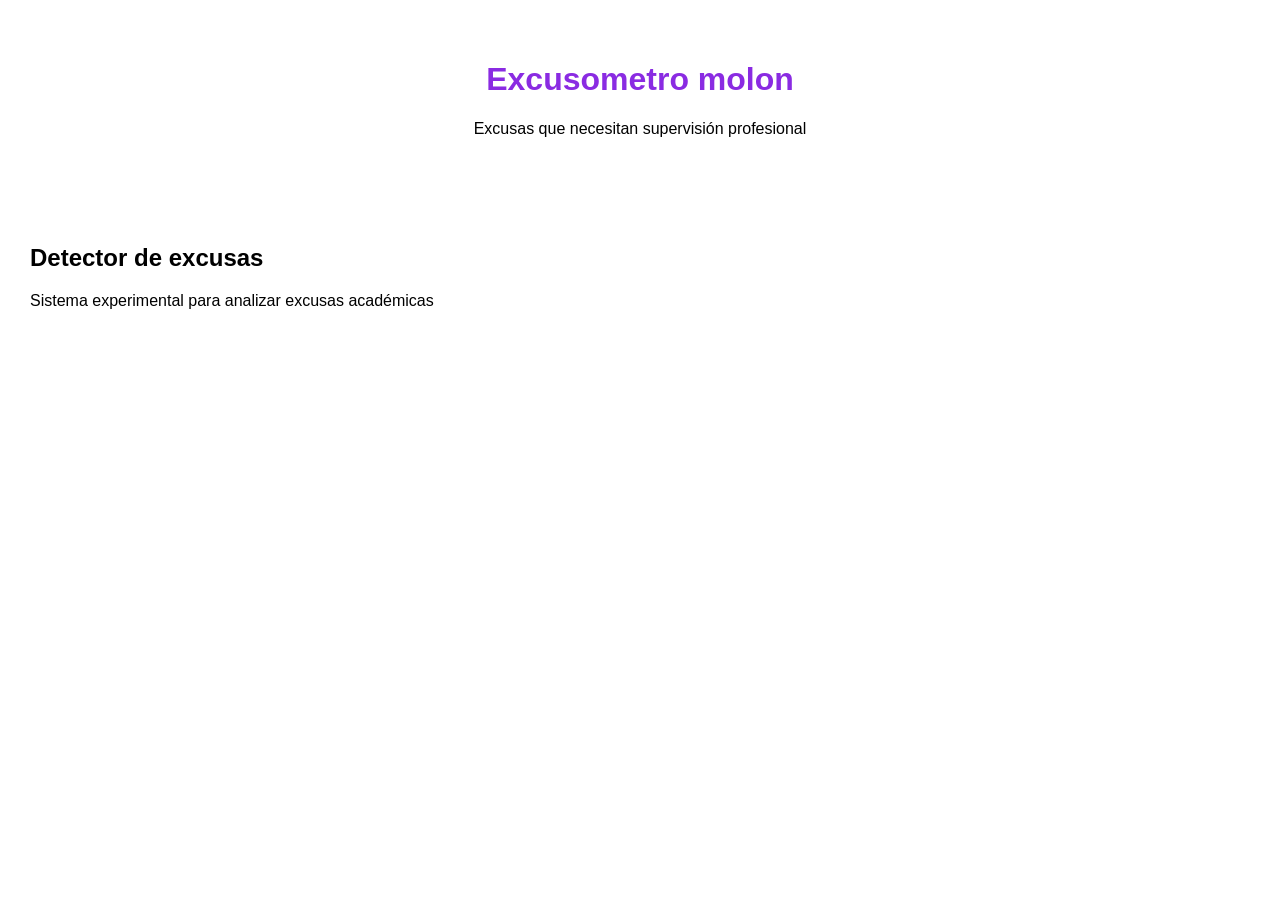
==== index.html @ 2e16da99 "inicio proyecto" ====
<!DOCTYPE html>
<html lang="en">

<head>
    <meta charset="UTF-8">
    <meta name="viewport" content="width=device-width, initial-scale=1.0">
    <link rel="stylesheet" href="estilos.css">
    <title>Excusometro</title>
</head>

<body>
    <header>
        <h1>Excusometro molon</h1>
        <p>Excusas que necesitan supervisión profesional</p>
    </header>

    <main>
        <h2>Detector de excusas</h2>
        <p>Sistema experimental para analizar excusas académicas</p>
    </main>
</body>

</html>
---- estilos.css ----
body {
    margin: 0;
    background-color: iceblue;
    font-family: Verdana, Geneva, Tahoma, sans-serif;
}

h1 {
    color: blueviolet;
}

header {
    padding: 40px;
    text-align: center;
}

main {
    padding: 30px;
}
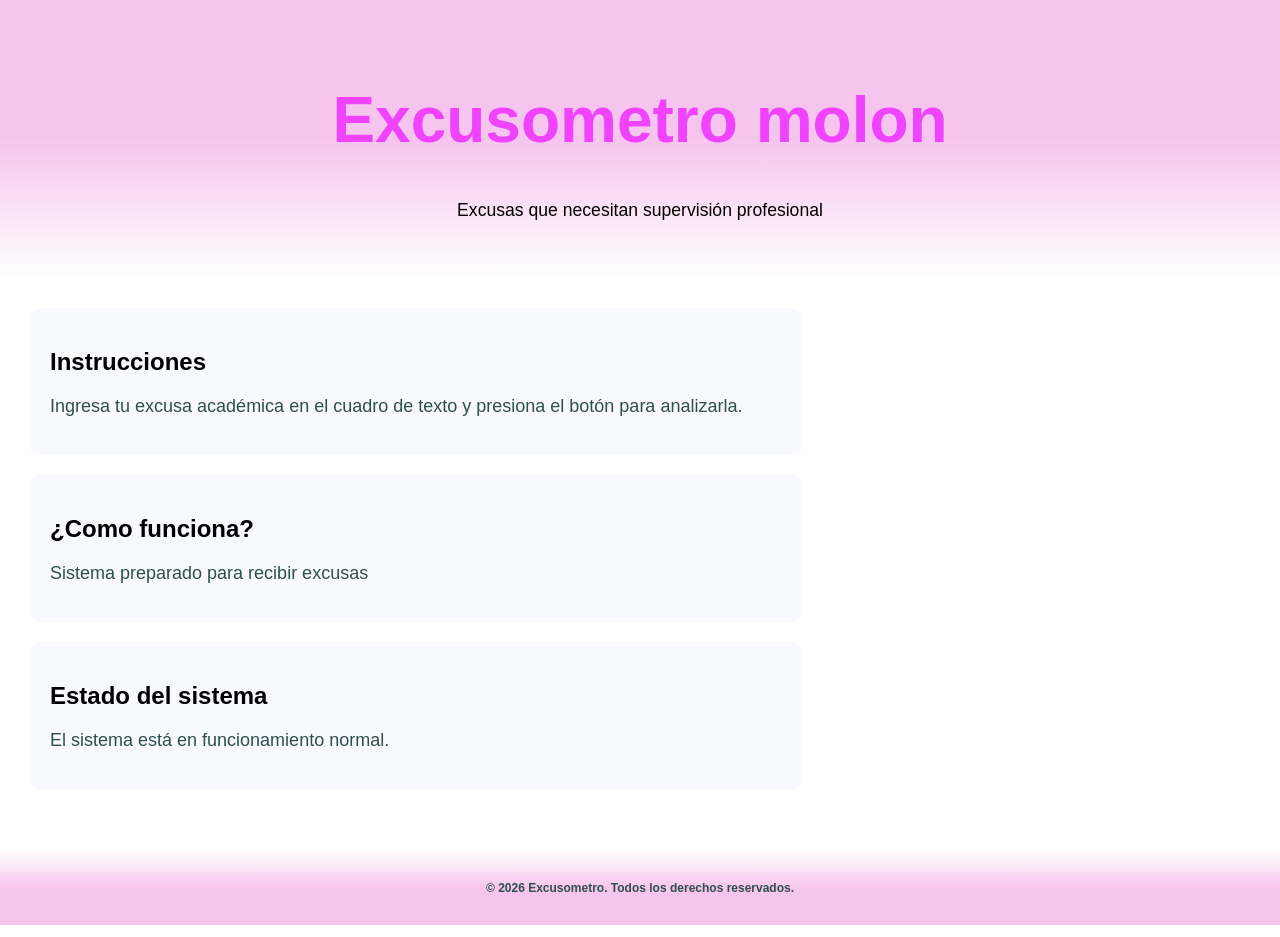
==== commit 43731a81: "segon dia" ====
--- a/index.html
+++ b/index.html
@@ -4,6 +4,9 @@
 <head>
     <meta charset="UTF-8">
     <meta name="viewport" content="width=device-width, initial-scale=1.0">
+    <meta name="description" content="Excusometro, detector de excusas académicas">
+    <meta name="keywords" content="excusometro, excusas, detector, académico">
+    <link rel="shortcut icon" href="img/robot-solid-full.svg" type="image/x-icon">
     <link rel="stylesheet" href="estilos.css">
     <title>Excusometro</title>
 </head>
@@ -15,9 +18,23 @@
     </header>
 
     <main>
-        <h2>Detector de excusas</h2>
-        <p>Sistema experimental para analizar excusas académicas</p>
+        <section>
+            <h2>Instrucciones</h2>
+            <p>Ingresa tu excusa académica en el cuadro de texto y presiona el botón para analizarla.</p>
+        </section>
+        <section>
+            <h2>¿Como funciona?</h2>
+            <p>Sistema preparado para recibir excusas</p>
+        </section>
+        <section>
+            <h2>Estado del sistema</h2>
+            <p>El sistema está en funcionamiento normal.</p>
+        </section>
     </main>
+
+    <footer>
+        <p>&copy; 2026 Excusometro. Todos los derechos reservados.</p>
+    </footer>
 </body>
 
 </html>
--- a/estilos.css
+++ b/estilos.css
@@ -5,14 +5,46 @@
 }
 
 h1 {
-    color: blueviolet;
+    color: rgb(239, 67, 255);
+    font-size: 4em;
+}
+
+p {
+    line-height: 1,5;
+    color: darkslategray;
+    font-size: 18px;
+}
+
+header p {
+    font-size: 1.1rem;
+    color: black;
 }
 
 header {
+    background: linear-gradient(to bottom, rgb(246, 197, 238) 50%,white);
     padding: 40px;
     text-align: center;
+    background-color: rgb(246, 197, 238);
+    color: white;
 }
 
 main {
     padding: 30px;
+    margin: auto;
+}
+
+section {
+    background-color: ghostwhite;
+    padding: 20px;
+    margin-bottom: 20px;
+    border-radius: 10px;
+    width: 60%;
+}
+
+footer p{
+    background: linear-gradient(to bottom, white, rgb(246, 197, 238)50%);
+    padding: 30px;
+    text-align: center;
+    font-size: 12px;
+    font-weight: bold;
 }
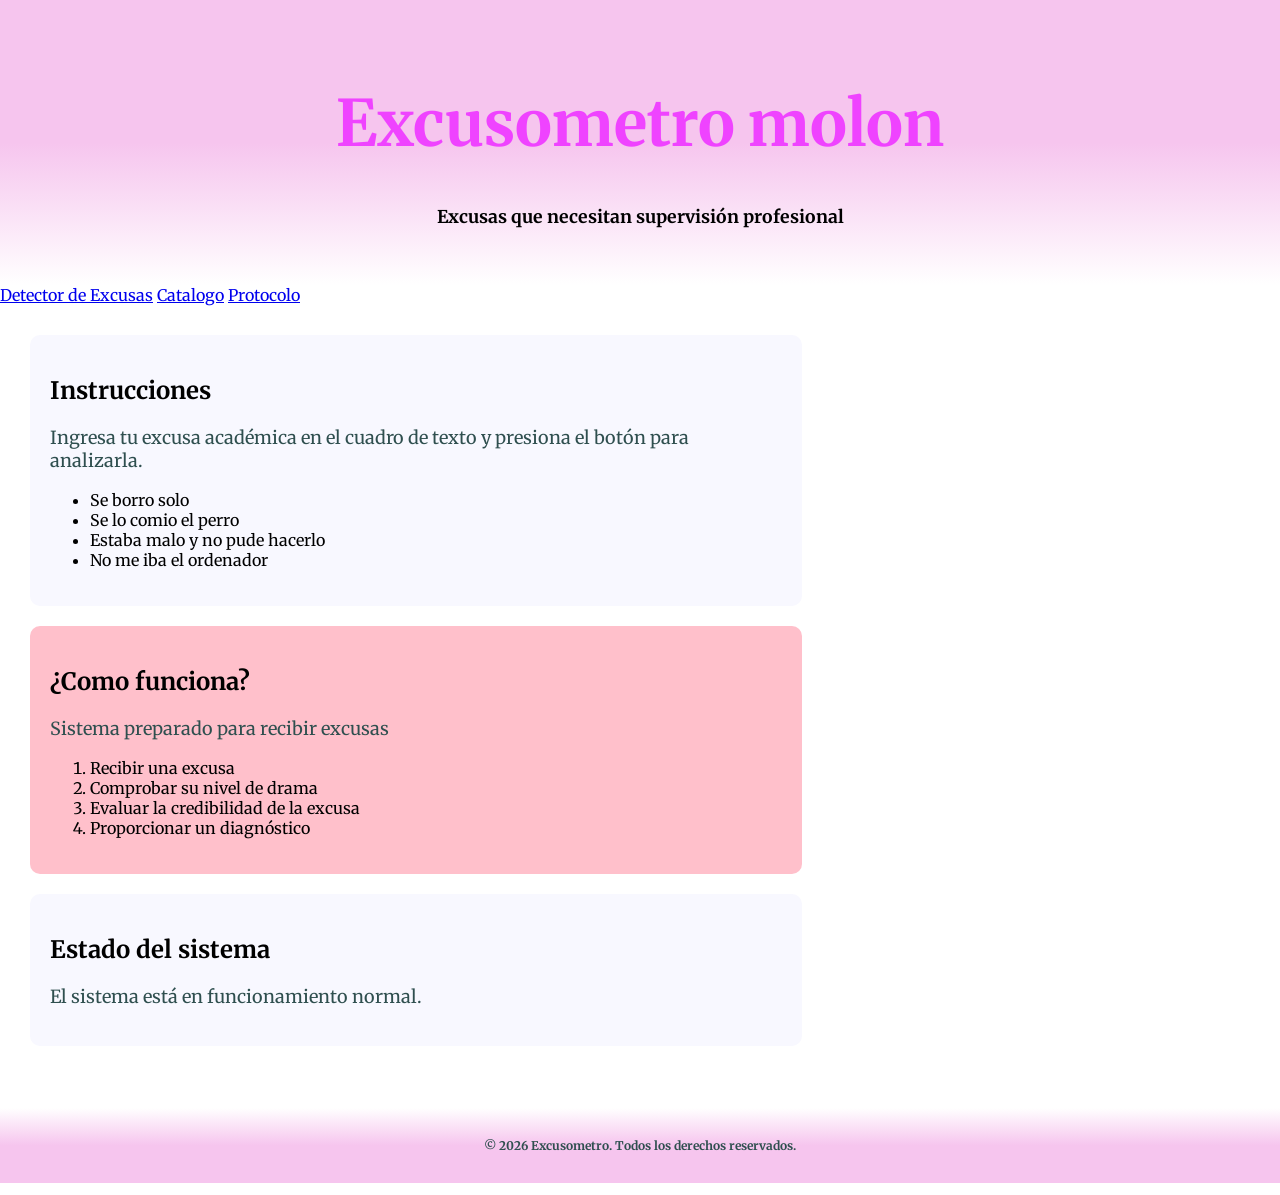
==== commit 2bf27352: "tercer dia" ====
--- a/index.html
+++ b/index.html
@@ -17,15 +17,33 @@
         <p>Excusas que necesitan supervisión profesional</p>
     </header>
 
+    <nav>
+        <a href="#">Detector de Excusas</a>
+        <a href="#">Catalogo</a>
+        <a href="#">Protocolo</a>
+    </nav>
+
     <main>
         <section>
             <h2>Instrucciones</h2>
             <p>Ingresa tu excusa académica en el cuadro de texto y presiona el botón para analizarla.</p>
+            <ul>
+                <li>Se borro solo</li>
+                <li>Se lo comio el perro</li>
+                <li>Estaba malo y no pude hacerlo</li>
+                <li>No me iba el ordenador</li>
+            </ul>
         </section>
-        <section>
+        <section class="como">
             <h2>¿Como funciona?</h2>
             <p>Sistema preparado para recibir excusas</p>
-        </section>
+            <ol>
+                <li>Recibir una excusa</li>
+                <li>Comprobar su nivel de drama</li>
+                <li>Evaluar la credibilidad de la excusa</li>
+                <li>Proporcionar un diagnóstico</li>
+            </ol>
+        </section>  
         <section>
             <h2>Estado del sistema</h2>
             <p>El sistema está en funcionamiento normal.</p>
--- a/estilos.css
+++ b/estilos.css
@@ -1,7 +1,9 @@
+@import url('https://fonts.googleapis.com/css2?family=Chewy&family=Merriweather:ital,opsz,wght@0,18..144,300..900;1,18..144,300..900&display=swap');
+
 body {
     margin: 0;
     background-color: iceblue;
-    font-family: Verdana, Geneva, Tahoma, sans-serif;
+    font-family: 'Merriweather', sans-serif;
 }
 
 h1 {
@@ -18,6 +20,7 @@
 header p {
     font-size: 1.1rem;
     color: black;
+    font-weight: bold;
 }
 
 header {
@@ -41,6 +44,10 @@
     width: 60%;
 }
 
+.como{
+    background-color: pink
+}
+
 footer p{
     background: linear-gradient(to bottom, white, rgb(246, 197, 238)50%);
     padding: 30px;
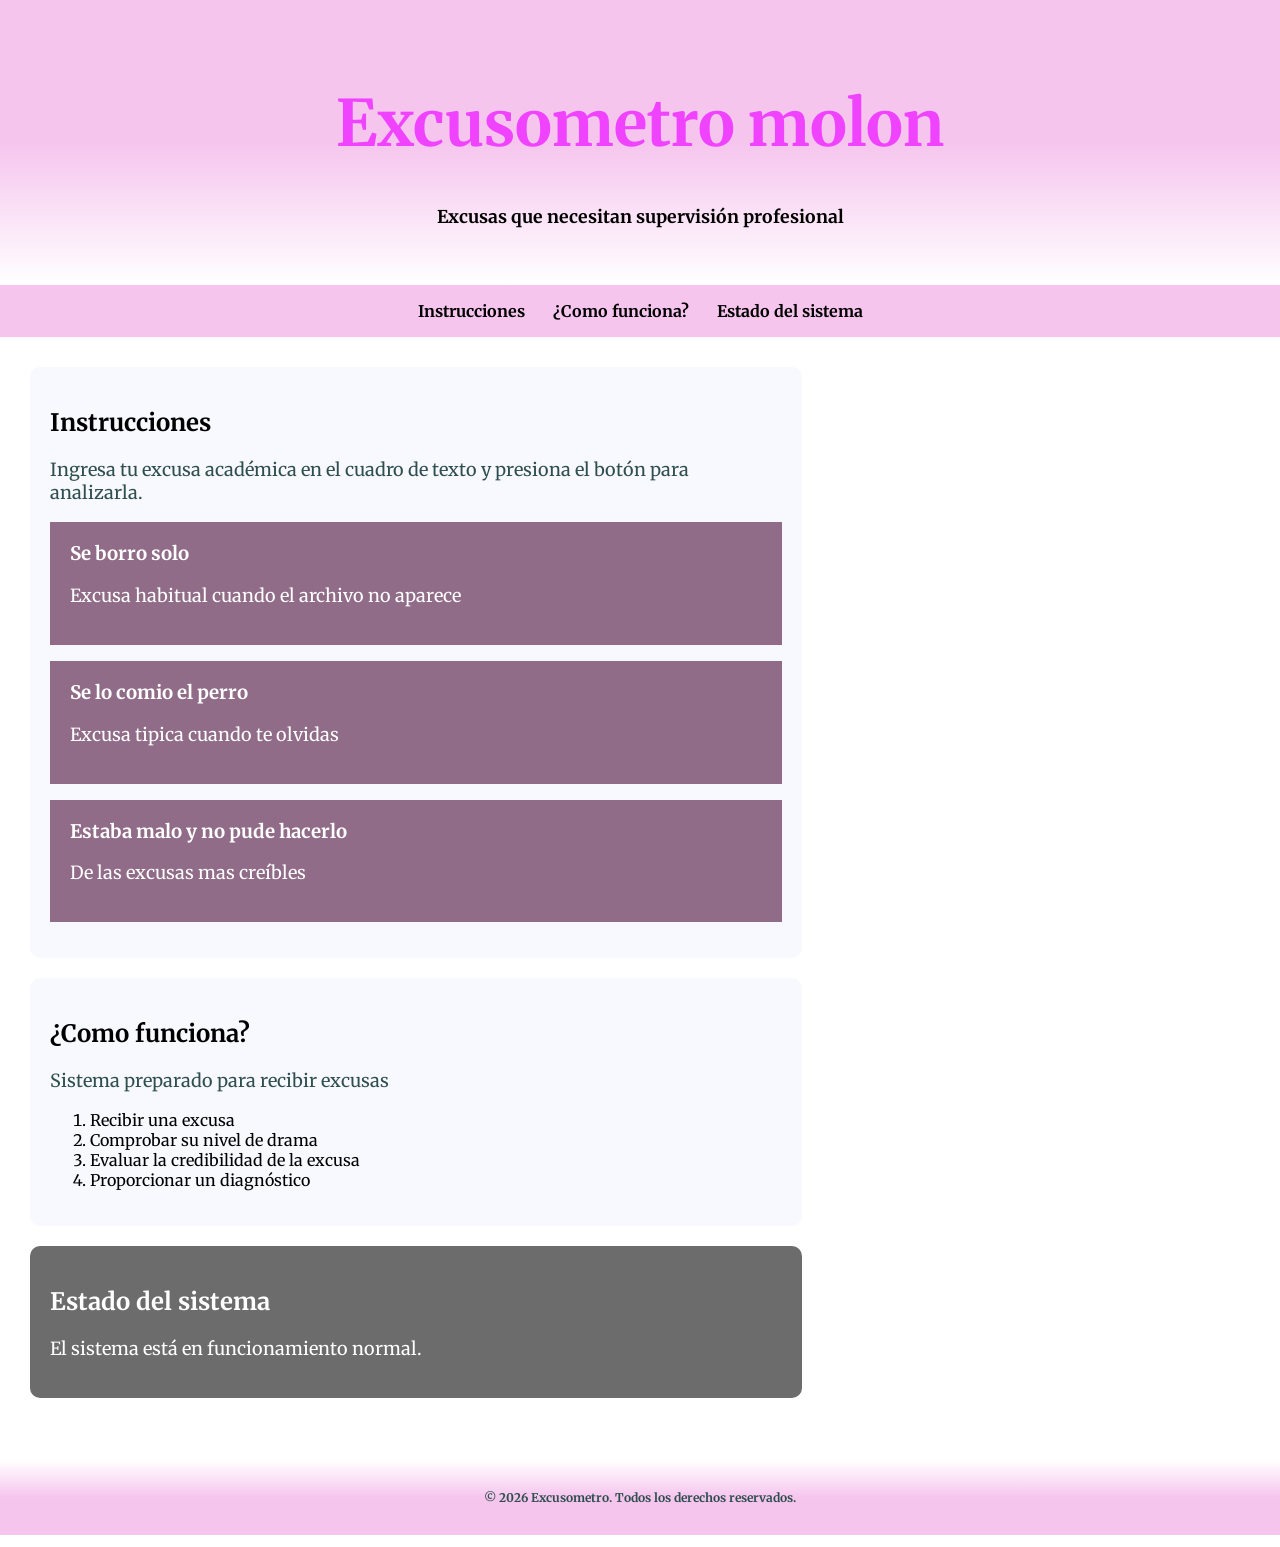
==== commit 9dfcda86: "cuart dia i primera entrega" ====
--- a/index.html
+++ b/index.html
@@ -18,23 +18,29 @@
     </header>
 
     <nav>
-        <a href="#">Detector de Excusas</a>
-        <a href="#">Catalogo</a>
-        <a href="#">Protocolo</a>
+        <a href="#instrucciones">Instrucciones</a>
+        <a href="#como-funciona">¿Como funciona?</a>
+        <a href="#estado-del-sistema">Estado del sistema</a>
     </nav>
 
     <main>
-        <section>
+        <section id="instrucciones">
             <h2>Instrucciones</h2>
             <p>Ingresa tu excusa académica en el cuadro de texto y presiona el botón para analizarla.</p>
-            <ul>
-                <li>Se borro solo</li>
-                <li>Se lo comio el perro</li>
-                <li>Estaba malo y no pude hacerlo</li>
-                <li>No me iba el ordenador</li>
-            </ul>
+            <article class="excusa">
+                <h3>Se borro solo</h3>
+                <p>Excusa habitual cuando el archivo no aparece </p>
+            </article>
+            <article class="excusa">
+                <h3>Se lo comio el perro</h3>
+                <p>Excusa tipica cuando te olvidas</p>
+            </article>
+            <article class="excusa">
+                <h3>Estaba malo y no pude hacerlo</h3>
+                <p>De las excusas mas creíbles</p>
+            </article>
         </section>
-        <section class="como">
+        <section id="como-funciona">
             <h2>¿Como funciona?</h2>
             <p>Sistema preparado para recibir excusas</p>
             <ol>
@@ -44,7 +50,7 @@
                 <li>Proporcionar un diagnóstico</li>
             </ol>
         </section>  
-        <section>
+        <section id="estado-del-sistema">
             <h2>Estado del sistema</h2>
             <p>El sistema está en funcionamiento normal.</p>
         </section>
--- a/estilos.css
+++ b/estilos.css
@@ -31,6 +31,23 @@
     color: white;
 }
 
+nav {
+    background-color: rgb(246, 197, 238);
+    padding: 16px;
+    text-align: center;
+}
+
+nav a {
+    color: black;
+    text-decoration: none;
+    margin: 0 12px;
+    font-weight: 700;
+}
+
+nav a:hover{
+    color: rgb(239, 67, 255);
+}
+
 main {
     padding: 30px;
     margin: auto;
@@ -43,9 +60,31 @@
     border-radius: 10px;
     width: 60%;
 }
+.excusa{
+    background-color: #906c88;
+    padding: 20px;
+    margin-bottom: 16px;
+}
 
-.como{
-    background-color: pink
+.excusa h3{
+    color: white;
+    margin-top: 0;
+}
+.excusa p{
+    color: white;
+}
+
+
+#estado-del-sistema{
+    background-color: rgb(109, 108, 108)
+}
+
+#estado-del-sistema h2{
+    color: white;
+}
+
+#estado-del-sistema p{
+    color: white;
 }
 
 footer p{
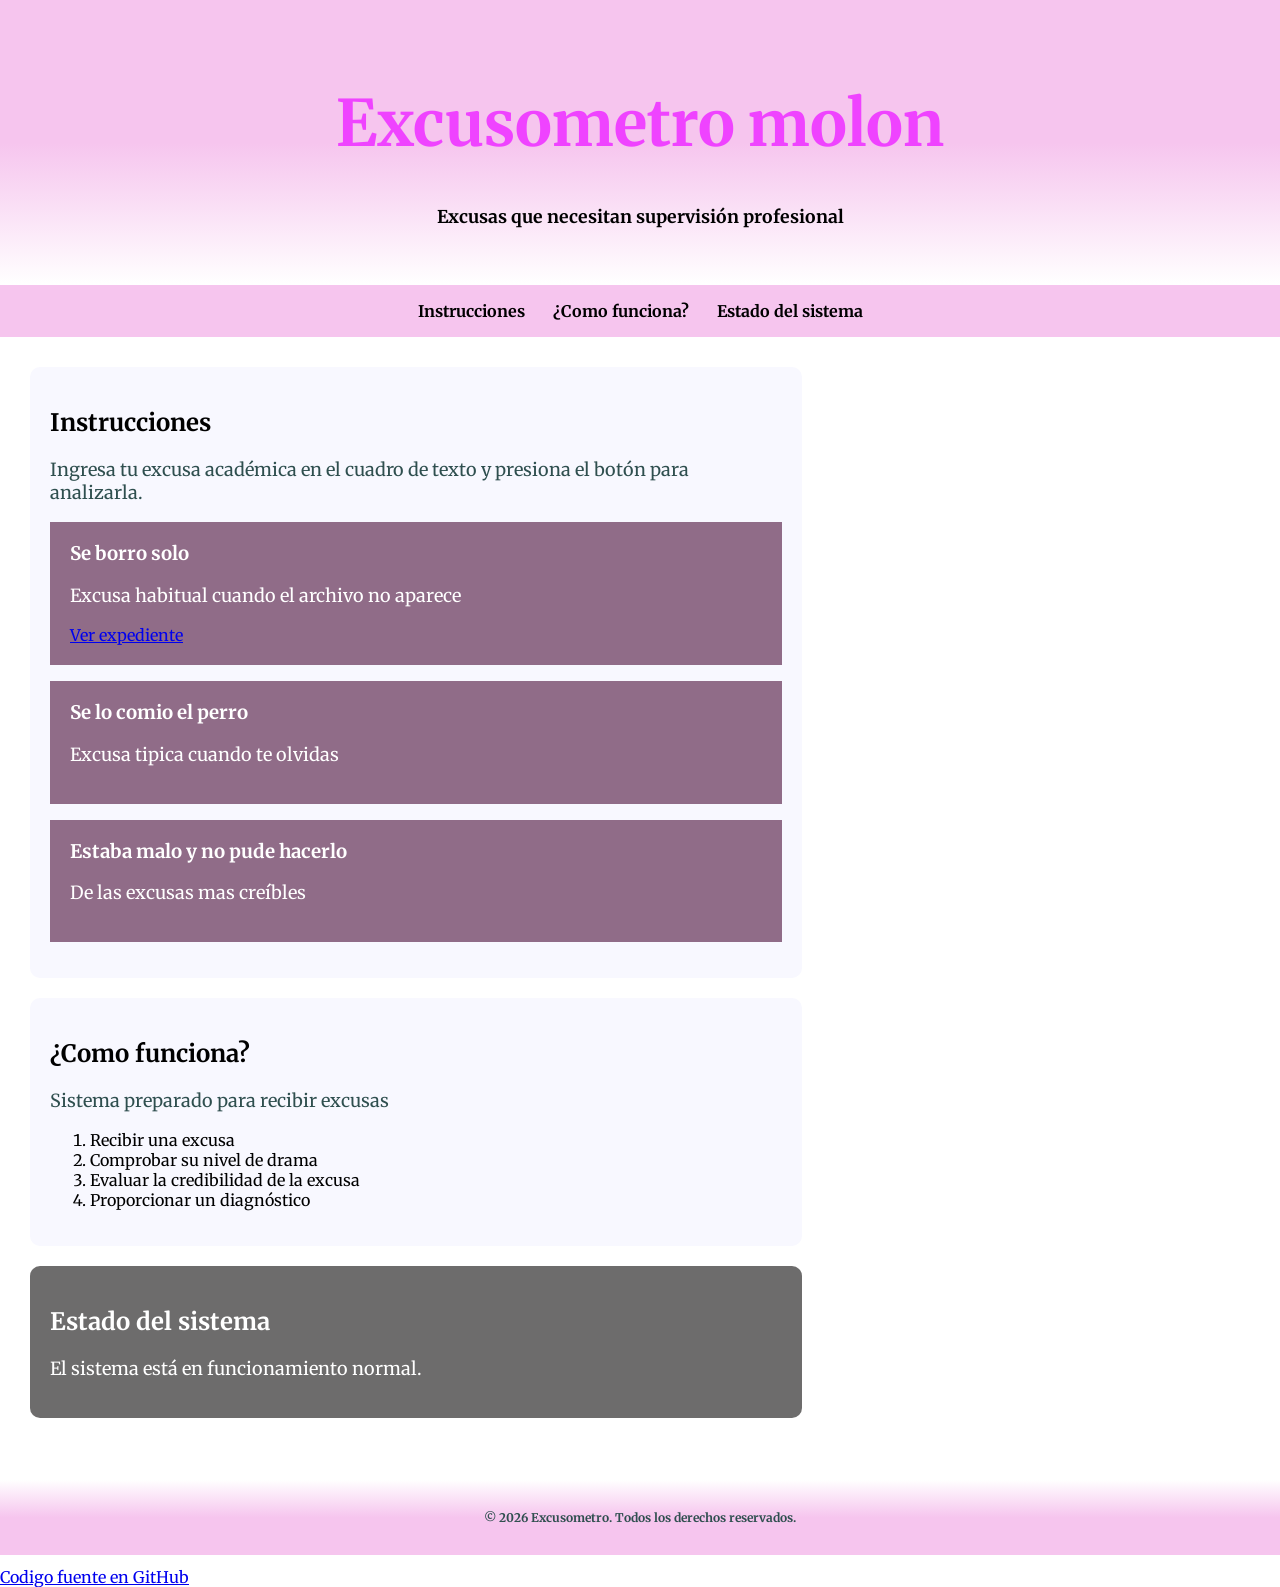
==== commit 7e0829d2: "5 dia, expediente creado y css vinculado" ====
--- a/index.html
+++ b/index.html
@@ -30,6 +30,7 @@
             <article class="excusa">
                 <h3>Se borro solo</h3>
                 <p>Excusa habitual cuando el archivo no aparece </p>
+                <a href="paginas/expediente.html">Ver expediente</a>
             </article>
             <article class="excusa">
                 <h3>Se lo comio el perro</h3>
@@ -58,6 +59,8 @@
 
     <footer>
         <p>&copy; 2026 Excusometro. Todos los derechos reservados.</p>
+        <a href="https://github.com/javicalleja/CallejaJavi_Excusometro/tree/desarrollo" 
+        target="_blank">Codigo fuente en GitHub</a>
     </footer>
 </body>
 
--- a/estilos.css
+++ b/estilos.css
@@ -34,7 +34,7 @@
 nav {
     background-color: rgb(246, 197, 238);
     padding: 16px;
-    text-align: center;
+    text-align: center; */
 }
 
 nav a {
@@ -93,4 +93,50 @@
     text-align: center;
     font-size: 12px;
     font-weight: bold;
+}
+
+.atento{
+    background-color: cecbcc;
+    padding: 1em;
+    margin: 1.5 em 0;
+    border-color: #ccc;
+    border-width: 0.15em;
+    border style: solid;
+}
+
+.atentos img{
+    max-width: 80%;
+    display: block;
+}
+
+.atentos figcaption{
+    margin-top: 0.5em;
+    font-size: 0.9em;
+    font.weight: bold;
+}
+
+.expediente header{
+   background-image: url("img/ad.jpg");
+   background-size: cover;
+   background-position: center;
+}
+.expediente header h1{
+    color: black;
+}
+.expediente header h2{
+    color: black;
+}
+.expediente .volver a{
+    color: white;
+    text-decoration: none;
+    margin: 0 20px;
+    font-weight: 700;
+}
+.expediente nav {
+    background-color: rgb(93, 241, 118);
+    padding: 16px;
+    text-align: left;
+}
+.expediente .volver a:hover{
+    color: black
 }
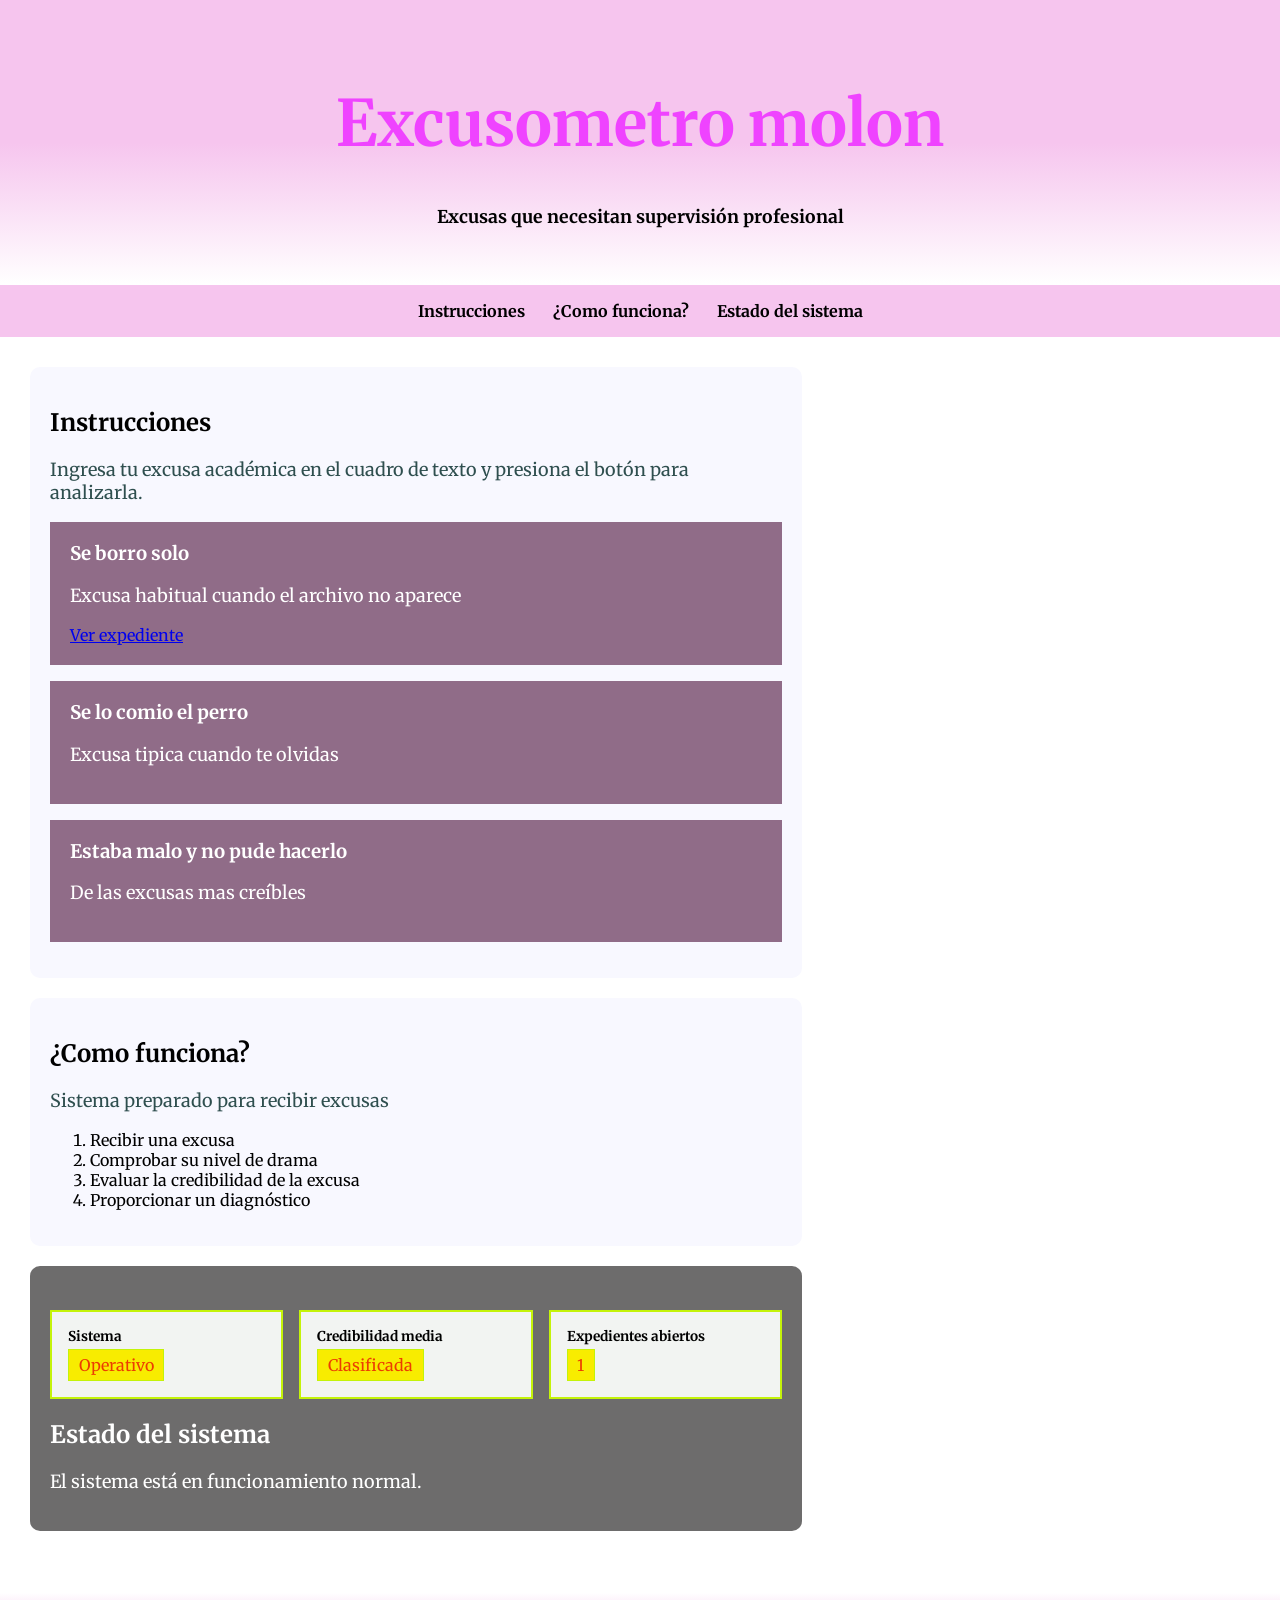
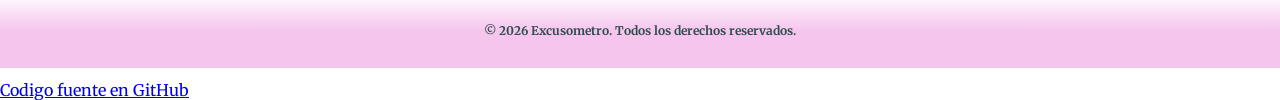
==== commit fccf28a3: "flex i grid" ====
--- a/index.html
+++ b/index.html
@@ -52,6 +52,20 @@
             </ol>
         </section>  
         <section id="estado-del-sistema">
+            <div class="panel-estado">
+                <div class="dato-estado">
+                    <span class="etiqueta">Sistema</span>
+                    <span class="valor">Operativo</span>
+                </div>
+                <div class="dato-estado">
+                    <span class="etiqueta">Credibilidad media</span>
+                    <span class="valor">Clasificada</span>
+                </div>
+                <div class="dato-estado">
+                    <span class="etiqueta">Expedientes abiertos</span>
+                    <span class="valor">1</span>
+                </div>
+            </div>
             <h2>Estado del sistema</h2>
             <p>El sistema está en funcionamiento normal.</p>
         </section>
--- a/estilos.css
+++ b/estilos.css
@@ -95,20 +95,18 @@
     font-weight: bold;
 }
 
-.atento{
+/*.atento{
     background-color: cecbcc;
     padding: 1em;
     margin: 1.5 em 0;
     border-color: #ccc;
     border-width: 0.15em;
     border style: solid;
-}
-
+}*/
 .atentos img{
     max-width: 80%;
     display: block;
 }
-
 .atentos figcaption{
     margin-top: 0.5em;
     font-size: 0.9em;
@@ -139,4 +137,50 @@
 }
 .expediente .volver a:hover{
     color: black
+}
+
+.panel-estado{
+    margin-top: 1.5em;
+    display: flex;
+    gap: 1em;
+    justify-content: space-around;
+}
+
+.dato-estado{
+    background-color: rgb(242, 244, 242);
+    color: black;
+    padding: 1em;
+    margin-bottom: 0.75 em;
+    border: 0.15em solid #c4f309;
+    /* width: 100%; */
+    flex: 1;
+    box-sizing: border-box;
+}
+
+.etiqueta {
+    font-weight: bold;
+    display: block;
+    font-size: 0.85em;
+    margin-bottom: .3em;
+}
+.valor {
+    color: rgb(236, 61, 2);
+    display: inline-block;
+    background-color: rgb(248, 236, 0);
+    padding: .3em .6em;
+    border: 0.1em solid #c4f309;
+}
+
+.nivel-credibilidad {
+    display: inline-block;
+    background-color: rgb(6, 241, 6);
+    color: white;
+    padding: .3em .6em;
+    margin-left: .3em;
+}
+
+.grid-alumnos {
+    display: grid;
+    grid-template-columns: 1fr 1fr;
+    gap: 1em;
 }
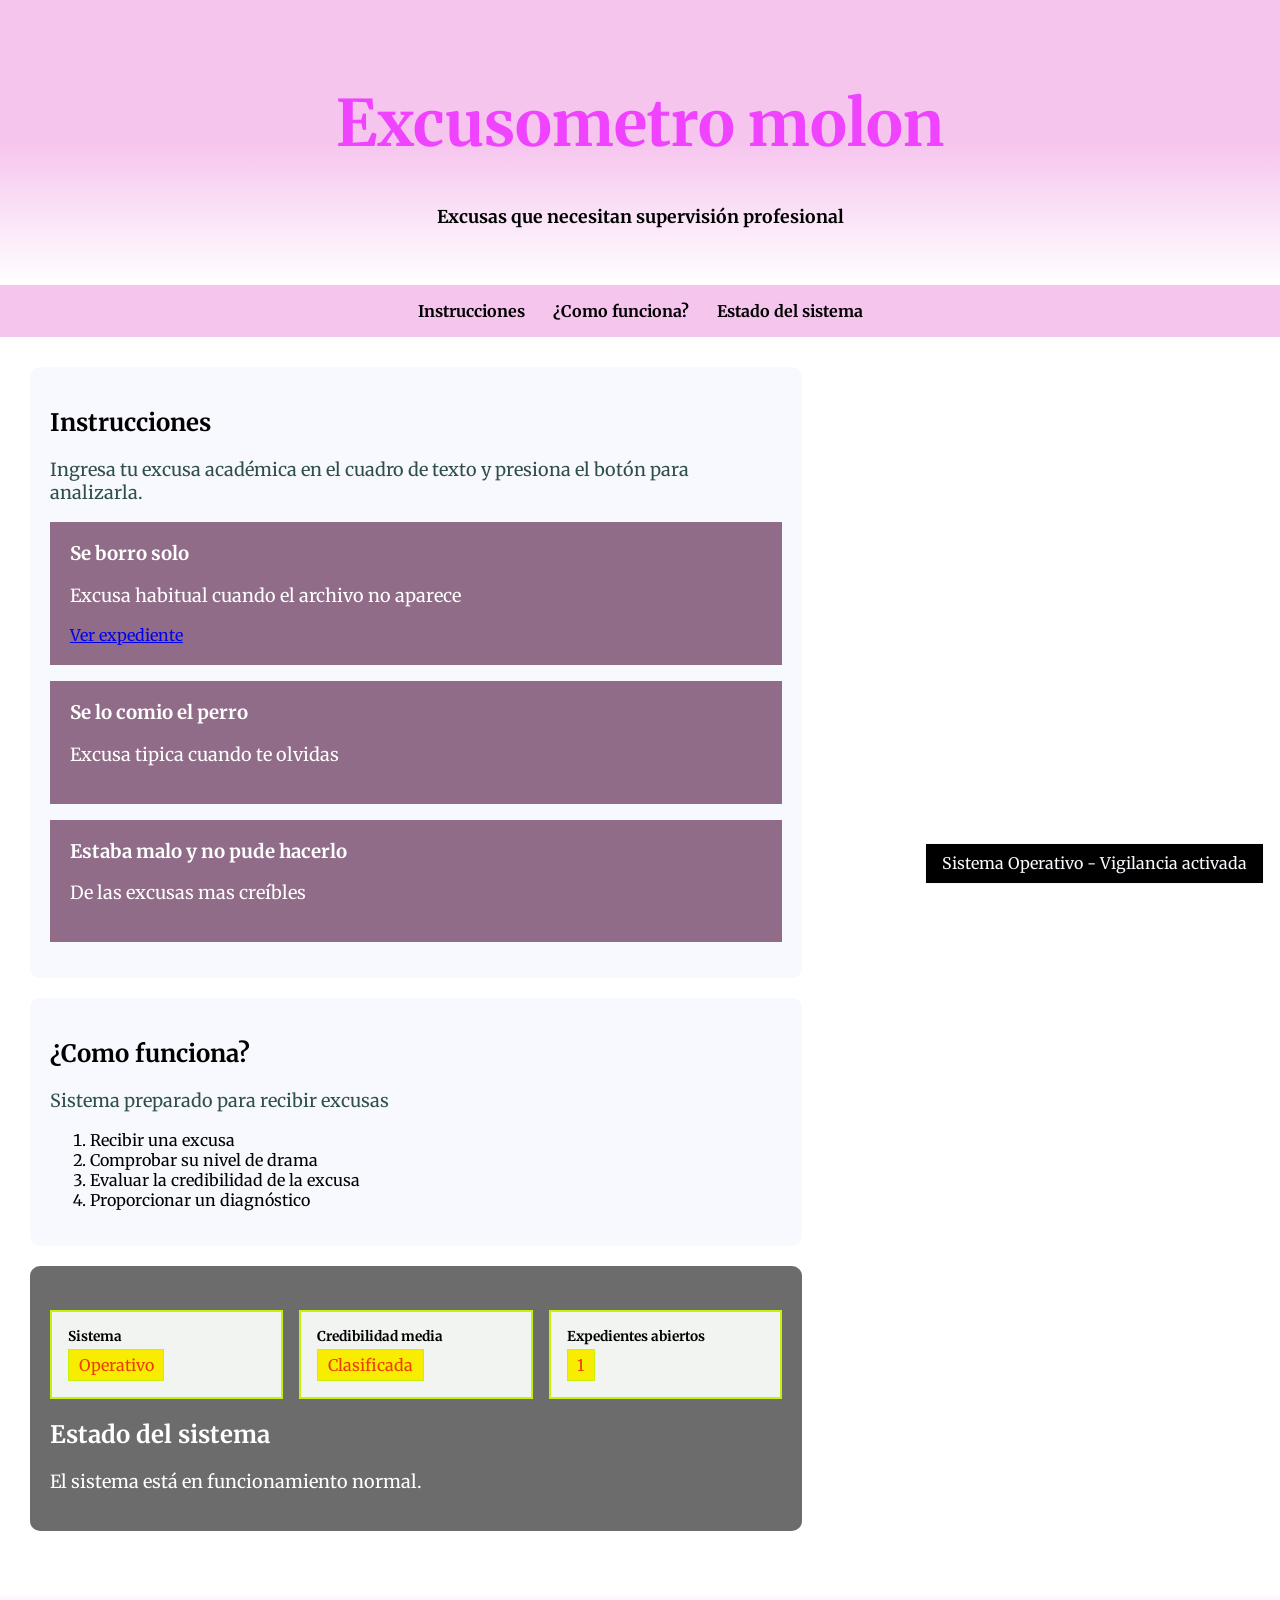
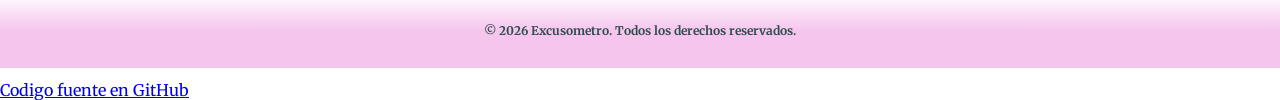
==== commit ee7db31b: "position" ====
--- a/index.html
+++ b/index.html
@@ -76,6 +76,9 @@
         <a href="https://github.com/javicalleja/CallejaJavi_Excusometro/tree/desarrollo" 
         target="_blank">Codigo fuente en GitHub</a>
     </footer>
+    <div class="aviso-sistema">
+        Sistema Operativo - Vigilancia activada
+    </div>
 </body>
 
 </html>
--- a/estilos.css
+++ b/estilos.css
@@ -113,15 +113,15 @@
     font.weight: bold;
 }
 
-.expediente header{
-   background-image: url("img/ad.jpg");
+.expediente-header{
+   background-image: url("img/tengoqueañadirfoto.jpg");
    background-size: cover;
    background-position: center;
 }
-.expediente header h1{
-    color: black;
-}
-.expediente header h2{
+.expediente-header h1{
+    color: black;
+}
+.expediente-header h2{
     color: black;
 }
 .expediente .volver a{
@@ -183,4 +183,29 @@
     display: grid;
     grid-template-columns: 1fr 1fr;
     gap: 1em;
+}
+
+.expediente-header {
+    position: relative;
+}
+
+.sello-clasificado {
+    position: absolute;
+    top: 1em;
+    right: 1em;
+    background-color: crimson;
+    color: ghostwhite;
+    padding: 0.4em 0.7em;
+    border: 0.15em solid ghostwhite;
+    font-weight: bold;
+}
+
+.aviso-sistema {
+    position: fixed;
+    bottom: 1em;
+    right: 1em;
+    background-color: rgb(0, 0, 0);
+    color: ghostwhite;
+    padding: .6em 1em;
+    border: .1em solid ghostwhite;
 }
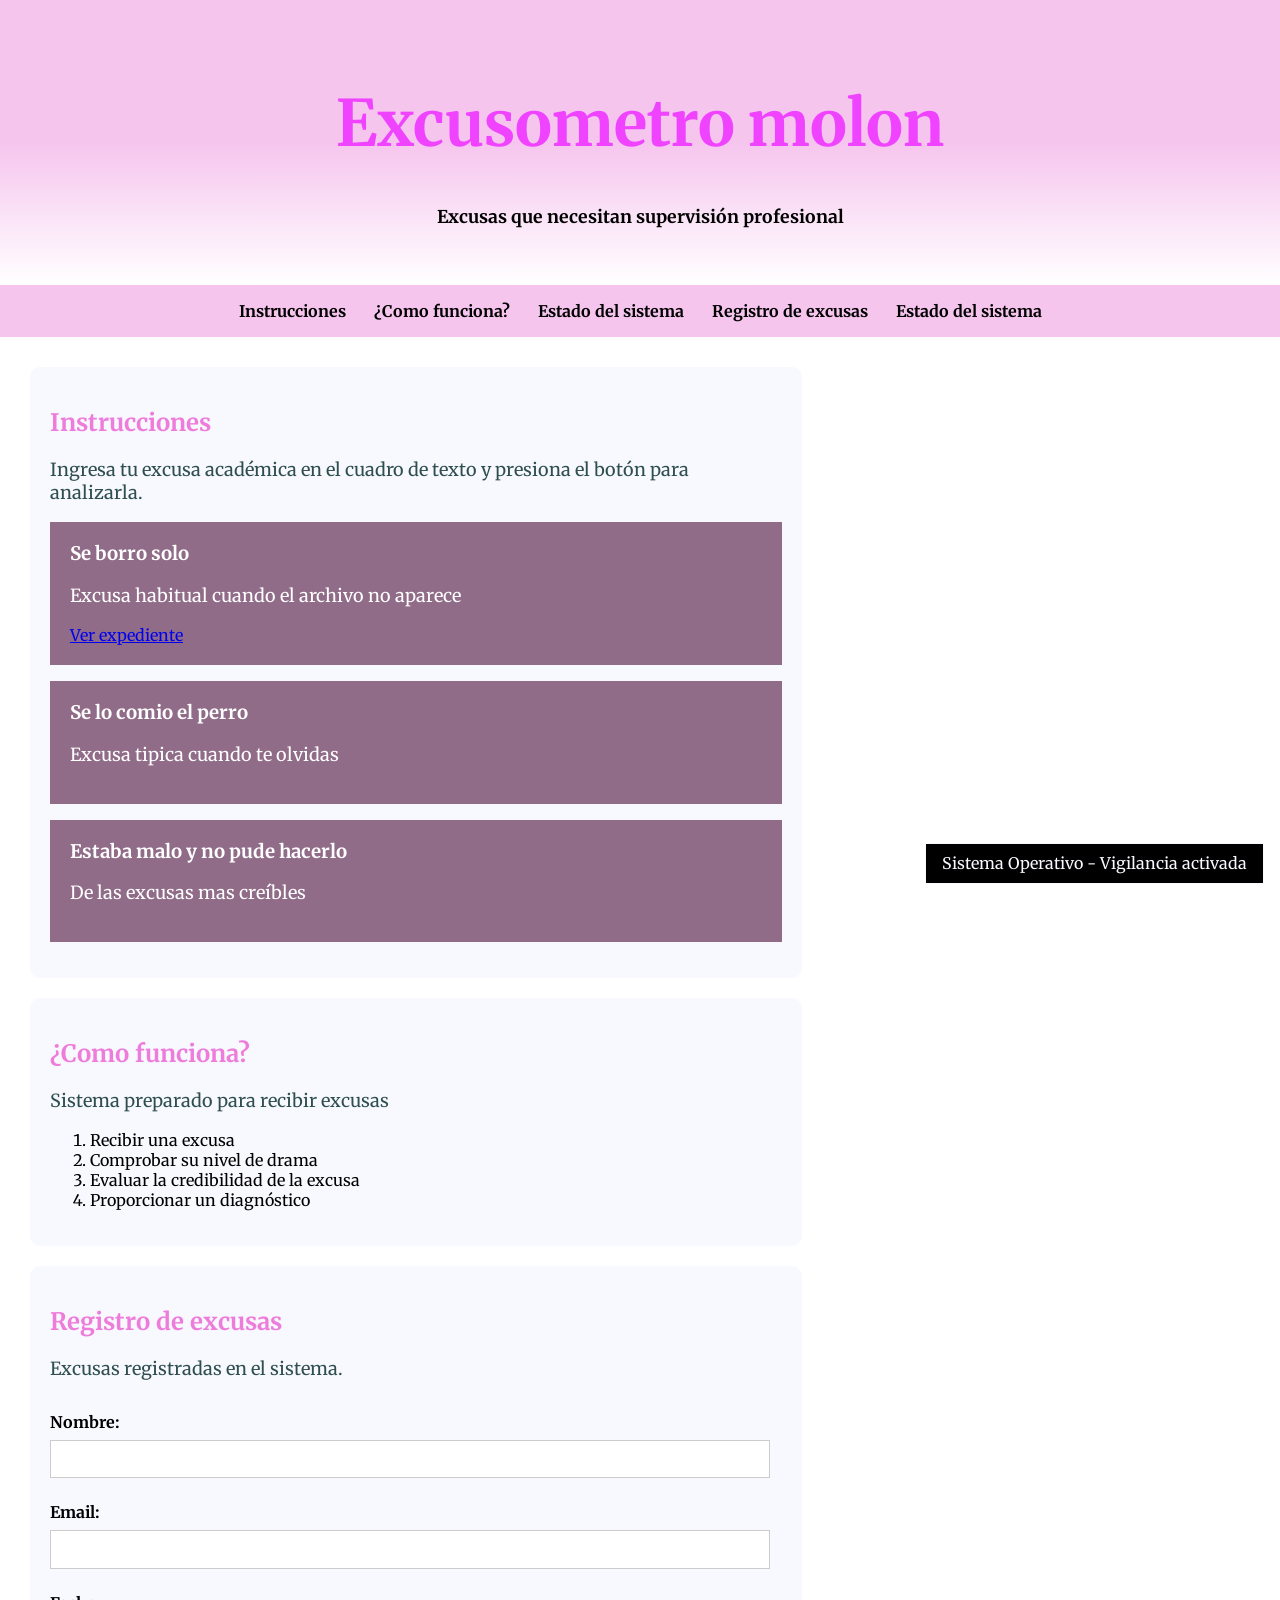
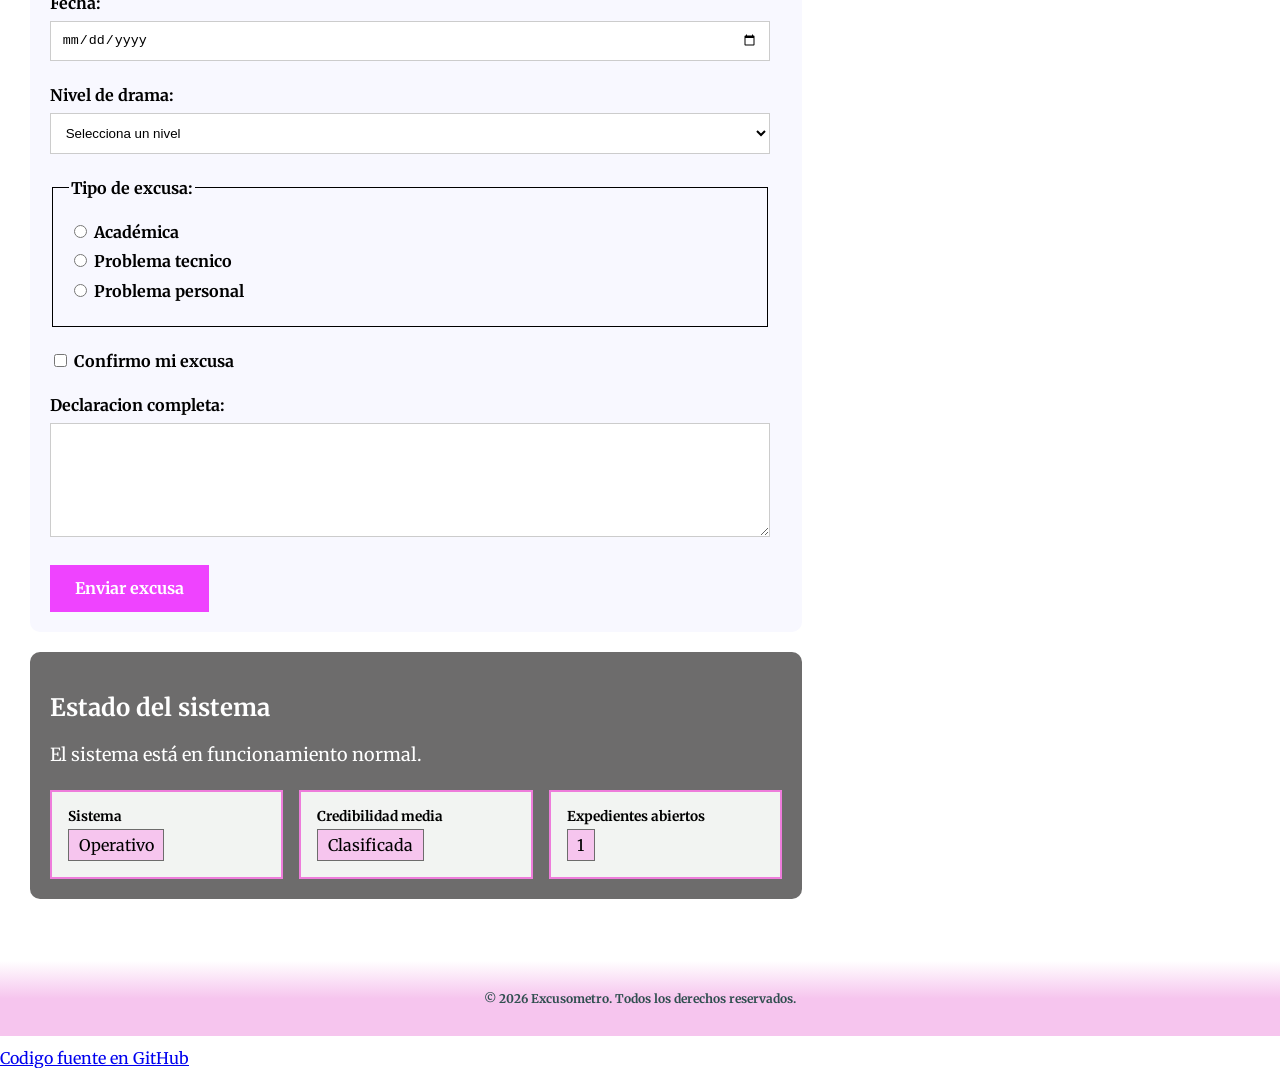
==== commit fdaedd86: "forms" ====
--- a/index.html
+++ b/index.html
@@ -20,6 +20,8 @@
     <nav>
         <a href="#instrucciones">Instrucciones</a>
         <a href="#como-funciona">¿Como funciona?</a>
+        <a href="#estado-del-sistema">Estado del sistema</a>
+        <a href="#registro">Registro de excusas</a>
         <a href="#estado-del-sistema">Estado del sistema</a>
     </nav>
 
@@ -51,7 +53,64 @@
                 <li>Proporcionar un diagnóstico</li>
             </ol>
         </section>  
+
+        <section id="registro">
+            <h2>Registro de excusas</h2>
+            <p>Excusas registradas en el sistema.</p>
+            <form class="form-excusa" action="">
+                <div class="campo">
+                    <label for="nombre">Nombre:</label>
+                    <input id="nombre" type="text" required minlength="2" maxlength="50">
+                </div>
+                <div class="campo">
+                    <label for="email">Email:</label>
+                    <input id="email" type="email" required>
+                </div>
+                <div class="campo">
+                    <label for="fecha">Fecha:</label>
+                    <input id="fecha" type="date" required>
+                </div>
+                <div class="campo">
+                    <label for="drama">Nivel de drama:</label>
+                    <select name="drama" id="drama" required>
+                        <option value="">Selecciona un nivel</option>
+                        <option value="bajo">Bajo</option>
+                        <option value="medio">Medio</option>
+                        <option value="alto">Alto</option>
+                    </select>
+                </div>
+                <fieldset class="campo">
+                    <legend>Tipo de excusa:</legend>
+                    <label for="">
+                        <input type="radio" name="tipo" value="academica" required>
+                        Académica
+                    </label>
+                    <label for="">
+                        <input type="radio" name="tipo" value="academica" required>
+                        Problema tecnico
+                    </label>
+                    <label for="">
+                        <input type="radio" name="tipo" value="academica" required>
+                        Problema personal
+                    </label>
+                </fieldset>
+                <div class="campo">
+                    <label for="">
+                        <input type="checkbox" name="aceptar" required>
+                        Confirmo mi excusa
+                    </label>
+                </div>
+                <div class="campo">
+                    <label for="excusa">Declaracion completa:</label>
+                    <textarea id="excusa" rows="6" minlength="0" maxlength="500" required></textarea>
+                </div>
+                <button type="submit">Enviar excusa</button>
+            </form>
+        </section>
+
         <section id="estado-del-sistema">
+            <h2>Estado del sistema</h2>
+            <p>El sistema está en funcionamiento normal.</p>
             <div class="panel-estado">
                 <div class="dato-estado">
                     <span class="etiqueta">Sistema</span>
@@ -66,8 +125,6 @@
                     <span class="valor">1</span>
                 </div>
             </div>
-            <h2>Estado del sistema</h2>
-            <p>El sistema está en funcionamiento normal.</p>
         </section>
     </main>
 
--- a/estilos.css
+++ b/estilos.css
@@ -9,6 +9,10 @@
 h1 {
     color: rgb(239, 67, 255);
     font-size: 4em;
+}
+
+h2 {
+    color: rgb(238, 124, 219);
 }
 
 p {
@@ -151,7 +155,7 @@
     color: black;
     padding: 1em;
     margin-bottom: 0.75 em;
-    border: 0.15em solid #c4f309;
+    border: 0.15em solid rgb(238, 124, 219);
     /* width: 100%; */
     flex: 1;
     box-sizing: border-box;
@@ -164,11 +168,11 @@
     margin-bottom: .3em;
 }
 .valor {
-    color: rgb(236, 61, 2);
+    color: black;
     display: inline-block;
-    background-color: rgb(248, 236, 0);
+    background-color: rgb(246, 197, 238);
     padding: .3em .6em;
-    border: 0.1em solid #c4f309;
+    border: 0.1em solid rgb(109, 108, 108);
 }
 
 .nivel-credibilidad {
@@ -208,4 +212,58 @@
     color: ghostwhite;
     padding: .6em 1em;
     border: .1em solid ghostwhite;
+}
+
+.form-excusa {
+    max-width: 45em;
+    margin-top: 2em;
+}
+
+.campo {
+    margin-bottom: 1.5em;
+}
+
+.campo > label, fieldset > legend {
+    display: block;
+    font-weight: bold;
+    margin-bottom: 0.5em;
+}
+
+input[type="text"], input[type="email"], input[type="date"], textarea, select {
+    width: 100%;
+    padding: 0.8em;
+    border: 0.12em solid #ccc;
+    box-sizing: border-box;
+    color: black;
+    background-color: white;
+}
+
+textarea {
+    resize: vertical;
+}
+
+input:focus, textarea:focus, select:focus {
+    outline: 0.2em solid rgb(239, 67, 255);
+    outline-offset: 0.15em;
+}
+
+fieldset.campo {
+    border: .12em solid black;
+    padding: 1em;
+}
+
+fieldset.campo label {
+    margin-bottom: 0.6em;
+    display: block;
+}
+
+.form-excusa button {
+    display: inline-block;
+    background-color: rgb(239, 67, 255);
+    color: white;
+    border: 0.12em solid rgb(239, 67, 255);
+    padding: 0.8em 1.5em;
+    font: inherit;
+    font-weight: bold;
+    cursor: pointer;
 }
